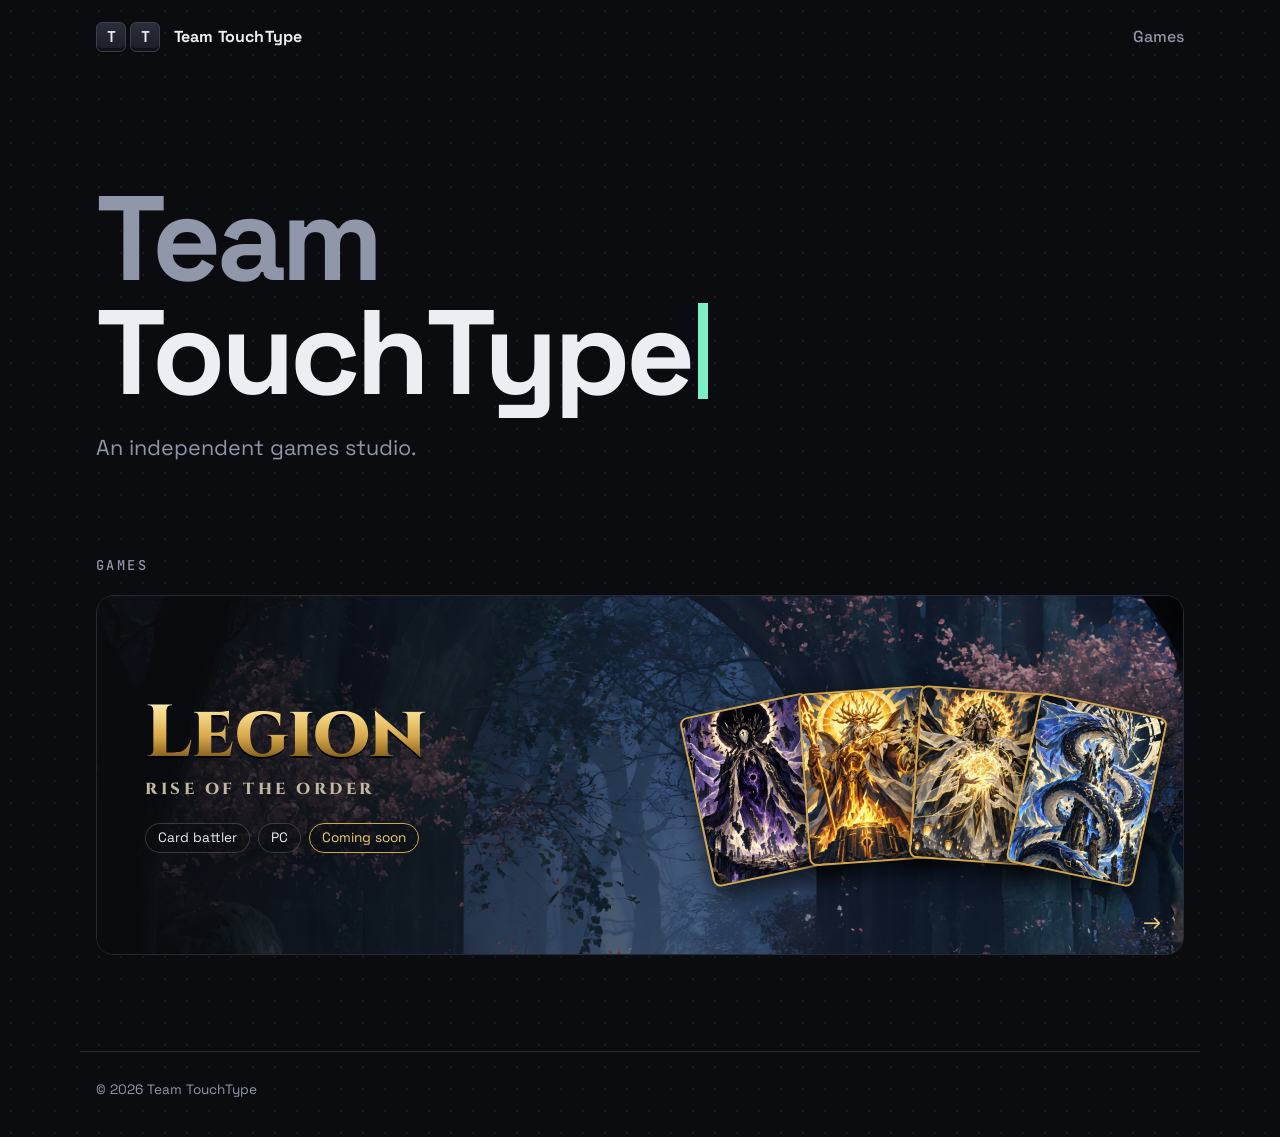
==== index.html @ 78e9bfda "feat: Team TouchType studio site with Legion page Studio home at / with a Games section; Legion: Ris" ====
<!doctype html>
<html lang="en">
<head>
  <meta charset="utf-8">
  <meta name="viewport" content="width=device-width, initial-scale=1">
  <title>Team TouchType</title>
  <meta name="description" content="Team TouchType is an independent games studio. Now making Legion: Rise of the Order.">
  <meta name="theme-color" content="#0b0c10">
  <link rel="icon" type="image/svg+xml" href="assets/touchtype.svg">

  <meta property="og:title" content="Team TouchType">
  <meta property="og:description" content="Independent games studio. Now making Legion: Rise of the Order.">
  <meta property="og:image" content="https://teamtouchtype.com/assets/og.jpg">
  <meta property="og:url" content="https://teamtouchtype.com/">
  <meta property="og:type" content="website">
  <meta name="twitter:card" content="summary_large_image">

  <link rel="preconnect" href="https://fonts.googleapis.com">
  <link rel="preconnect" href="https://fonts.gstatic.com" crossorigin>
  <link href="https://fonts.googleapis.com/css2?family=Cinzel:wght@800&family=JetBrains+Mono:wght@500&family=Space+Grotesk:wght@400;500;700&display=swap" rel="stylesheet">
  <link rel="stylesheet" href="home.css">
</head>
<body>
  <header class="top">
    <a class="brand" href="/" aria-label="Team TouchType home">
      <span class="key" aria-hidden="true">T</span><span class="key" aria-hidden="true">T</span>
      <span class="brand-name">Team TouchType</span>
    </a>
    <nav><a href="#games">Games</a></nav>
  </header>

  <main>
    <section class="hero">
      <h1>
        <span class="row">Team</span>
        <span class="row">TouchType<span class="caret" aria-hidden="true"></span></span>
      </h1>
      <p class="lede">An independent games studio.</p>
    </section>

    <section id="games" class="games">
      <h2>Games</h2>

      <a class="game game--legion" href="/legion/">
        <div class="game-art" aria-hidden="true"></div>
        <div class="game-body">
          <p class="game-logo">Legion</p>
          <p class="game-sub">Rise of the Order</p>
          <ul class="tags">
            <li>Card battler</li>
            <li>PC</li>
            <li class="soon">Coming soon</li>
          </ul>
        </div>
        <ul class="fan" aria-hidden="true">
          <li><img src="assets/card-22.webp" alt="" width="512" height="512" loading="lazy"></li>
          <li><img src="assets/card-23.webp" alt="" width="512" height="512" loading="lazy"></li>
          <li><img src="assets/card-161.webp" alt="" width="512" height="512" loading="lazy"></li>
          <li><img src="assets/card-21.webp" alt="" width="512" height="512" loading="lazy"></li>
        </ul>
        <span class="arrow" aria-hidden="true">&rarr;</span>
      </a>
    </section>
  </main>

  <footer>&copy; <span id="y">2026</span> Team TouchType</footer>
  <script>document.getElementById('y').textContent = new Date().getFullYear();</script>
</body>
</html>
---- home.css ----
:root {
  --bg: #0b0c10;
  --surface: #14161d;
  --line: #262a35;
  --text: #eceef3;
  --muted: #9097a8;
  --accent: #7cf0c5;
  --gold: #d4a64a;
  --gold-hi: #f0cf7a;
}

*, *::before, *::after { box-sizing: border-box; }

html { scroll-behavior: smooth; }

body {
  margin: 0;
  background: var(--bg);
  color: var(--text);
  font-family: "Space Grotesk", system-ui, sans-serif;
  line-height: 1.5;
  overflow-x: hidden;
  /* A faint dot grid, like a keyboard plate. */
  background-image: radial-gradient(rgba(255, 255, 255, 0.05) 1px, transparent 1px);
  background-size: 22px 22px;
}

a { color: inherit; }

main, .top, footer {
  width: min(1120px, 100%);
  margin: 0 auto;
  padding-left: 16px;
  padding-right: 16px;
}

/* Header */
.top {
  display: flex;
  align-items: center;
  justify-content: space-between;
  padding-top: 22px;
  padding-bottom: 22px;
}
.brand {
  display: inline-flex;
  align-items: center;
  gap: 4px;
  text-decoration: none;
  font-weight: 700;
}
.brand-name { margin-left: 10px; letter-spacing: 0.01em; }
.top nav a {
  text-decoration: none;
  color: var(--muted);
  font-weight: 500;
}
.top nav a:hover { color: var(--text); }

/* Keycaps */
.key {
  display: inline-grid;
  place-items: center;
  width: 30px;
  height: 30px;
  font-family: "JetBrains Mono", monospace;
  font-size: 15px;
  color: var(--text);
  background: linear-gradient(180deg, #2a2e3a, #1b1e27);
  border: 1px solid #3a3f4d;
  border-radius: 6px;
  box-shadow: inset 0 -3px 0 rgba(0, 0, 0, 0.45), 0 2px 0 #08090c;
}

/* Hero */
.hero { padding: clamp(56px, 12vh, 140px) 0 clamp(48px, 10vh, 110px); }
.hero h1 {
  margin: 0;
  font-size: clamp(3rem, 11vw, 7.5rem);
  line-height: 0.95;
  letter-spacing: -0.035em;
  font-weight: 700;
}
.hero .row { display: block; }
.hero .row:first-child { color: var(--muted); }
.caret {
  display: inline-block;
  width: 0.08em;
  height: 0.8em;
  margin-left: 0.06em;
  vertical-align: -0.04em;
  background: var(--accent);
  animation: blink 1.1s steps(1) infinite;
}
@keyframes blink { 50% { opacity: 0; } }
.lede {
  margin: 1.4rem 0 0;
  font-size: clamp(1.05rem, 2.2vw, 1.35rem);
  color: var(--muted);
}

/* Games */
.games { padding-bottom: 96px; }
.games h2 {
  margin: 0 0 20px;
  font-family: "JetBrains Mono", monospace;
  font-size: 0.85rem;
  font-weight: 500;
  letter-spacing: 0.18em;
  text-transform: uppercase;
  color: var(--muted);
}

.game {
  position: relative;
  display: grid;
  grid-template-columns: 1fr auto;
  align-items: center;
  min-height: 360px;
  padding: clamp(24px, 4vw, 48px);
  border: 1px solid var(--line);
  border-radius: 18px;
  overflow: hidden;
  text-decoration: none;
  isolation: isolate;
  transition: border-color 0.3s, transform 0.3s;
}
.game:hover { border-color: rgba(212, 166, 74, 0.6); transform: translateY(-3px); }

.game-art {
  position: absolute;
  inset: 0;
  z-index: -1;
  background:
    linear-gradient(90deg, rgba(11, 12, 16, 0.92) 0%, rgba(11, 12, 16, 0.55) 55%, rgba(11, 12, 16, 0.25) 100%),
    url("assets/background.webp") center 35% / cover no-repeat;
  transition: transform 0.6s ease;
}
.game:hover .game-art { transform: scale(1.04); }

.game-logo {
  margin: 0;
  font-family: "Cinzel", serif;
  font-weight: 800;
  font-size: clamp(2.6rem, 7vw, 4.6rem);
  line-height: 1;
  background: linear-gradient(180deg, #fff3c4 0%, var(--gold-hi) 30%, var(--gold) 55%, #8a6420 80%, #c99a3e 100%);
  -webkit-background-clip: text;
  background-clip: text;
  color: transparent;
  filter: drop-shadow(0 2px 0 rgba(0, 0, 0, 0.9));
}
.game-sub {
  margin: 6px 0 0;
  font-family: "Cinzel", serif;
  font-weight: 800;
  font-size: clamp(0.8rem, 1.8vw, 1rem);
  letter-spacing: 0.22em;
  text-transform: uppercase;
  color: #c2b8a2;
}

.tags {
  list-style: none;
  display: flex;
  flex-wrap: wrap;
  gap: 8px;
  margin: 22px 0 0;
  padding: 0;
}
.tags li {
  padding: 4px 12px;
  font-size: 0.85rem;
  border: 1px solid rgba(255, 255, 255, 0.18);
  border-radius: 999px;
  background: rgba(11, 12, 16, 0.5);
}
.tags .soon { border-color: var(--gold); color: var(--gold-hi); }

.fan {
  list-style: none;
  display: flex;
  margin: 0;
  padding: 0 24px 0 0;
}
.fan li {
  --w: clamp(84px, 11vw, 130px);
  width: var(--w);
  margin: 0 calc(var(--w) * -0.14);
  transform-origin: 50% 120%;
  transition: transform 0.4s cubic-bezier(.2, .8, .2, 1);
}
.fan li:nth-child(1) { transform: rotate(-12deg) translateY(12px); }
.fan li:nth-child(2) { transform: rotate(-4deg); }
.fan li:nth-child(3) { transform: rotate(4deg); }
.fan li:nth-child(4) { transform: rotate(12deg) translateY(12px); }
.game:hover .fan li:nth-child(1) { transform: rotate(-18deg) translate(-10px, 8px); }
.game:hover .fan li:nth-child(2) { transform: rotate(-6deg) translateY(-8px); }
.game:hover .fan li:nth-child(3) { transform: rotate(6deg) translateY(-8px); }
.game:hover .fan li:nth-child(4) { transform: rotate(18deg) translate(10px, 8px); }
.fan img {
  display: block;
  width: 100%;
  height: auto;
  aspect-ratio: 3 / 4;
  object-fit: cover;
  border-radius: 8px;
  border: 2px solid var(--gold);
  box-shadow: 0 10px 24px rgba(0, 0, 0, 0.7);
}

.arrow {
  position: absolute;
  right: 22px;
  bottom: 16px;
  font-size: 1.4rem;
  color: var(--gold-hi);
  transition: transform 0.3s;
}
.game:hover .arrow { transform: translateX(4px); }

footer {
  padding-top: 28px;
  padding-bottom: 36px;
  border-top: 1px solid var(--line);
  color: var(--muted);
  font-size: 0.85rem;
}

@media (max-width: 720px) {
  .game { grid-template-columns: 1fr; gap: 36px; min-height: 0; }
  .game-art {
    background:
      linear-gradient(180deg, rgba(11, 12, 16, 0.85) 0%, rgba(11, 12, 16, 0.45) 60%, rgba(11, 12, 16, 0.8) 100%),
      url("assets/background.webp") center 35% / cover no-repeat;
  }
  .fan { justify-content: center; padding: 0 0 12px; }
  .fan li { --w: clamp(72px, 22vw, 110px); }
}

@media (prefers-reduced-motion: reduce) {
  html { scroll-behavior: auto; }
  .caret { animation: none; }
  .game, .game-art, .fan li, .arrow { transition: none; }
}
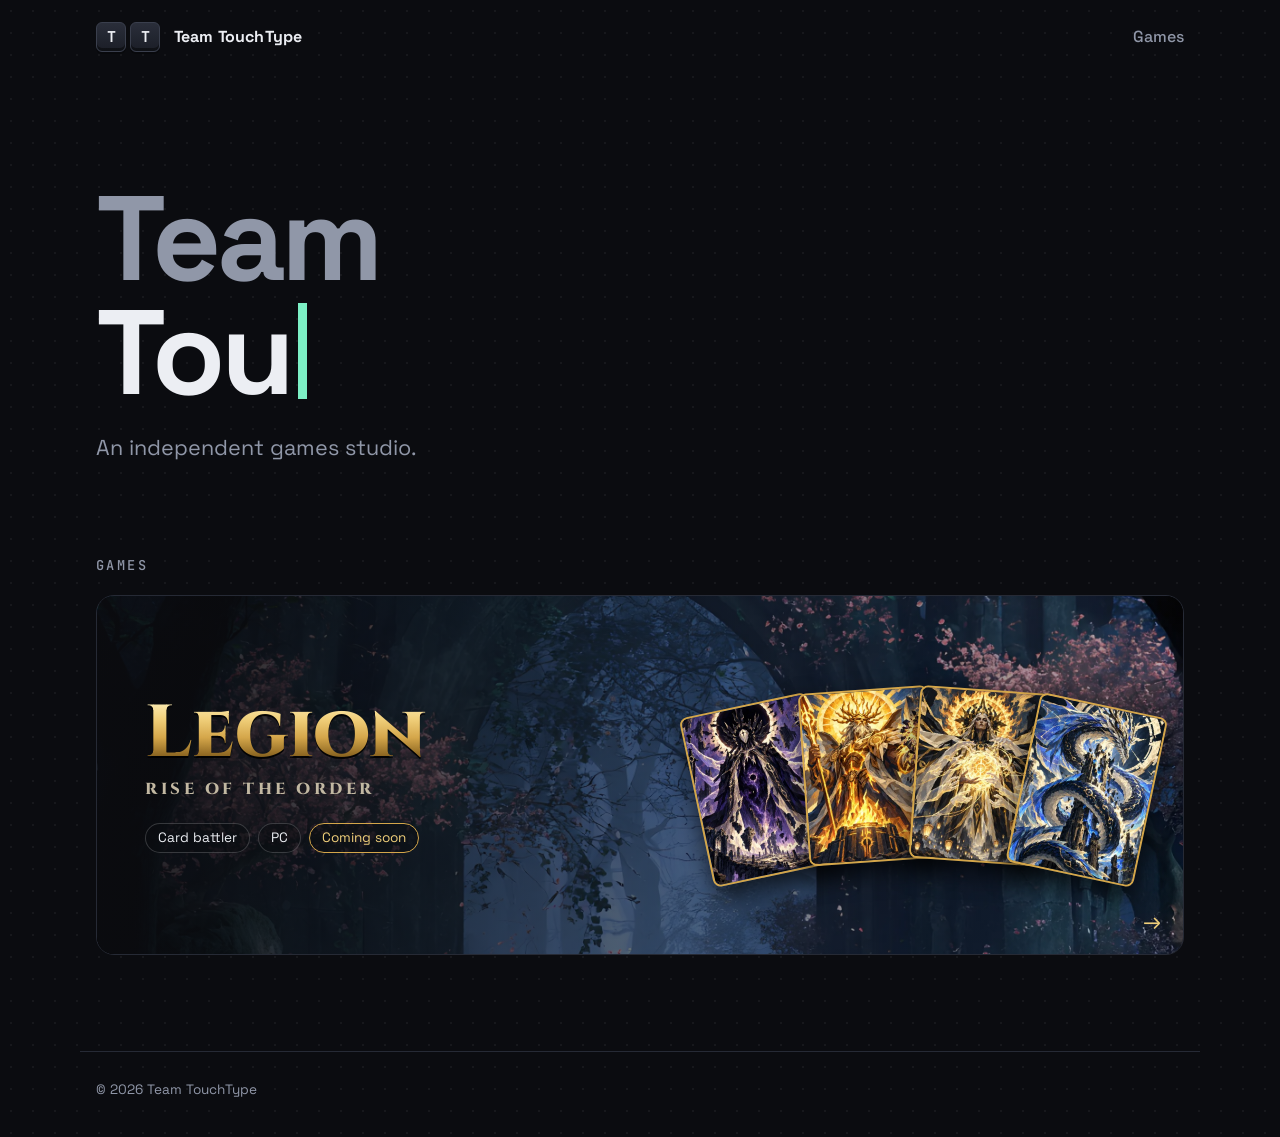
==== commit 66c82637: "feat: type out the Team TouchType title on page load Letters are laid out hidden and revealed one by" ====
--- a/index.html
+++ b/index.html
@@ -31,7 +31,7 @@
 
   <main>
     <section class="hero">
-      <h1>
+      <h1 aria-label="Team TouchType">
         <span class="row">Team</span>
         <span class="row">TouchType<span class="caret" aria-hidden="true"></span></span>
       </h1>
@@ -65,5 +65,46 @@
 
   <footer>&copy; <span id="y">2026</span> Team TouchType</footer>
   <script>document.getElementById('y').textContent = new Date().getFullYear();</script>
+  <script>
+    // Type the title out letter by letter. Every letter is laid out from the start (just hidden),
+    // so nothing shifts while it types; the caret moves along behind the last typed letter.
+    (function () {
+      var h1 = document.querySelector('.hero h1');
+      var caret = h1.querySelector('.caret');
+      if (window.matchMedia('(prefers-reduced-motion: reduce)').matches) return;
+
+      var letters = [];
+      h1.querySelectorAll('.row').forEach(function (row) {
+        var text = row.firstChild.nodeValue;
+        row.firstChild.remove();
+        var frag = document.createDocumentFragment();
+        text.split('').forEach(function (c) {
+          var s = document.createElement('span');
+          s.className = 'ch';
+          s.textContent = c;
+          frag.appendChild(s);
+          letters.push(s);
+        });
+        row.insertBefore(frag, row.firstChild);
+      });
+      h1.classList.add('typing');
+      h1.querySelectorAll('.row')[0].prepend(caret);
+
+      var i = 0;
+      function next() {
+        var s = letters[i];
+        s.classList.add('on');
+        s.after(caret);
+        i++;
+        if (i === letters.length) { h1.classList.remove('typing'); return; }
+        // A short beat between the words, a little human jitter between letters.
+        var delay = letters[i].parentNode !== s.parentNode ? 320 : 70 + Math.random() * 70;
+        setTimeout(next, delay);
+      }
+      (document.fonts ? document.fonts.ready : Promise.resolve()).then(function () {
+        setTimeout(next, 350);
+      });
+    })();
+  </script>
 </body>
 </html>
--- a/home.css
+++ b/home.css
@@ -88,11 +88,16 @@
   width: 0.08em;
   height: 0.8em;
   margin-left: 0.06em;
+  margin-right: -0.14em; /* takes no room, so letters don't shift as it moves */
   vertical-align: -0.04em;
   background: var(--accent);
   animation: blink 1.1s steps(1) infinite;
 }
 @keyframes blink { 50% { opacity: 0; } }
+.hero h1.typing .ch { visibility: hidden; }
+.hero h1.typing .ch.on { visibility: visible; }
+/* The caret stays solid while typing, then blinks once the title is done. */
+.hero h1.typing .caret { animation: none; }
 .lede {
   margin: 1.4rem 0 0;
   font-size: clamp(1.05rem, 2.2vw, 1.35rem);
